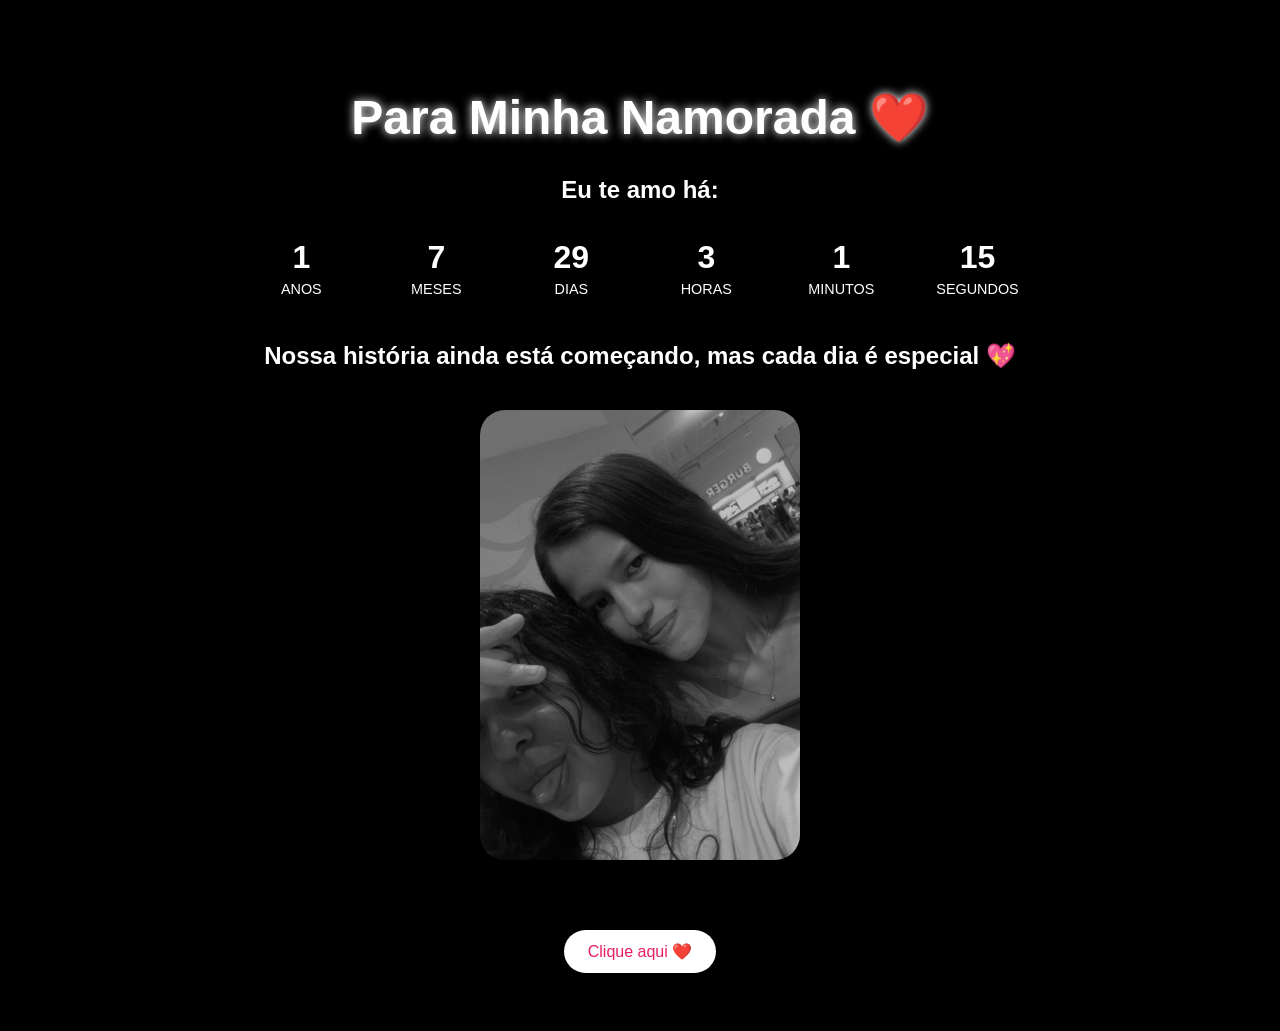
==== amor.html @ a5e84b06 "Estrutura pronta para GitHub Pages 💖" ====
<!DOCTYPE html>
<html lang="pt-BR">
<head>
<meta charset="UTF-8" />
<meta name="viewport" content="width=device-width, initial-scale=1" />
<title>Para Minha Namorada ❤️</title>

<style>
body {
  font-family: "Segoe UI", Tahoma, Geneva, Verdana, sans-serif;
  background: #000;
  color: white;
  text-align: center;
  padding: 50px 20px;
}

h1 {
  font-size: 3rem;
  margin-bottom: 20px;
  text-shadow: 0 0 10px #fff;
}

.tempo-amor { margin: 30px auto; }

.unidades {
  display: flex;
  gap: 15px;
  justify-content: center;
  flex-wrap: wrap;
}

.unidade {
  background: rgba(0,0,0,0.7);
  padding: 15px 20px;
  border-radius: 10px;
  min-width: 80px;
}

.unidade span {
  display: block;
  font-size: 2rem;
  font-weight: bold;
}

.unidade label {
  font-size: 0.9rem;
  text-transform: uppercase;
  margin-top: 5px;
  display: block;
}

p {
  font-size: 1.3rem;
  max-width: 600px;
  margin: 20px auto;
  line-height: 1.6;
}

button {
  margin-top: 30px;
  padding: 12px 24px;
  font-size: 1rem;
  background: #fff;
  color: #e91e63;
  border: none;
  border-radius: 25px;
  cursor: pointer;
}

button:hover { background: #ffe6ec; }

#surpresa {
  display: none;
  margin-top: 30px;
  font-size: 1.2rem;
  animation: fadeIn 1s ease forwards;
}

@keyframes fadeIn {
  from { opacity: 0; transform: translateY(10px); }
  to { opacity: 1; transform: translateY(0); }
}

.slideshow-container {
  width: 320px;
  height: 450px;
  margin: 40px auto;
  overflow: hidden;
  border-radius: 25px;
}

.slide {
  display: none;
  width: 100%;
  height: 100%;
}

.slide img {
  width: 100%;
  height: 100%;
  object-fit: cover;
}

.heart {
  position: fixed;
  top: -30px;
  width: 20px;
  height: 20px;
  background: #e91e63;
  transform: rotate(45deg);
  animation: fall linear infinite;
}

.heart::before,
.heart::after {
  content: "";
  position: absolute;
  width: 20px;
  height: 20px;
  background: #e91e63;
  border-radius: 50%;
}

.heart::before { top: -10px; left: 0; }
.heart::after { left: -10px; top: 0; }

@keyframes fall {
  to { transform: translateY(100vh) rotate(45deg); }
}
</style>
</head>

<body>

<h1>Para Minha Namorada ❤️</h1>

<div class="tempo-amor">
  <h2>Eu te amo há:</h2>
  <div class="unidades">

    <div class="unidade">
      <span id="anos">0</span>
      <label>Anos</label>
    </div>

    <div class="unidade">
      <span id="meses">0</span>
      <label>Meses</label>
    </div>

    <div class="unidade">
      <span id="dias">0</span>
      <label>Dias</label>
    </div>

    <div class="unidade">
      <span id="horas">0</span>
      <label>Horas</label>
    </div>

    <div class="unidade">
      <span id="minutos">0</span>
      <label>Minutos</label>
    </div>

    <div class="unidade">
      <span id="segundos">0</span>
      <label>Segundos</label>
    </div>

  </div>
</div>

<h2>Nossa história ainda está começando, mas cada dia é especial 💖</h2>

<audio id="musica" loop>
  <source src="assets/audio/Djavan-Um=Amor-Puro-(Áudio-Oficial).mp3" type="audio/mpeg">
</audio>

<div class="slideshow-container">
  <div class="slide"><img src="assets/images/foto.jpg"></div>
  <div class="slide"><img src="assets/images/foto2.jpg"></div>
  <div class="slide"><img src="assets/images/foto3.jpg"></div>
  <div class="slide"><img src="assets/images/foto_4.jpg.jpeg"></div>
  <div class="slide"><img src="assets/images/foto_8.jpg.jpeg"></div>
  <div class="slide"><img src="assets/images/foto_12.jpg.jpeg"></div>
</div>

<button onclick="mostrarSurpresa()">Clique aqui ❤️</button>

<div id="surpresa">
  Eu te amo mil milhões ❤️💖
</div>

<script>

function atualizarContador() {
  const inicio = new Date(2025, 3, 7, 0, 0, 0);
  const agora = new Date();

  if (agora < inicio) return;

  let anos = agora.getFullYear() - inicio.getFullYear();
  let meses = agora.getMonth() - inicio.getMonth();
  let dias = agora.getDate() - inicio.getDate();

  if (dias < 0) {
    meses--;
    const ultimoMes = new Date(agora.getFullYear(), agora.getMonth(), 0);
    dias += ultimoMes.getDate();
  }

  if (meses < 0) {
    anos--;
    meses += 12;
  }

  const diffMs = agora - inicio;
  const horas = Math.floor(diffMs / (1000 * 60 * 60)) % 24;
  const minutos = Math.floor(diffMs / (1000 * 60)) % 60;
  const segundos = Math.floor(diffMs / 1000) % 60;

  document.getElementById("anos").innerText = anos;
  document.getElementById("meses").innerText = meses;
  document.getElementById("dias").innerText = dias;
  document.getElementById("horas").innerText = horas;
  document.getElementById("minutos").innerText = minutos;
  document.getElementById("segundos").innerText = segundos;
}

function mostrarSurpresa() {
  document.getElementById("surpresa").style.display = "block";
  const audio = document.getElementById("musica");
  audio.play();
}

function createHeart() {
  const heart = document.createElement("div");
  heart.className = "heart";
  heart.style.left = Math.random() * 100 + "vw";
  heart.style.animationDuration = Math.random() * 3 + 2 + "s";
  document.body.appendChild(heart);
  setTimeout(() => heart.remove(), 5000);
}

setInterval(createHeart, 300);
setInterval(atualizarContador, 1000);
atualizarContador();

let slideIndex = 0;

function showSlides() {
  const slides = document.getElementsByClassName("slide");
  for (let i = 0; i < slides.length; i++) {
    slides[i].style.display = "none";
  }
  slideIndex++;
  if (slideIndex > slides.length) slideIndex = 1;
  slides[slideIndex - 1].style.display = "block";
  setTimeout(showSlides, 3000);
}

showSlides();

</script>

</body>
</html>
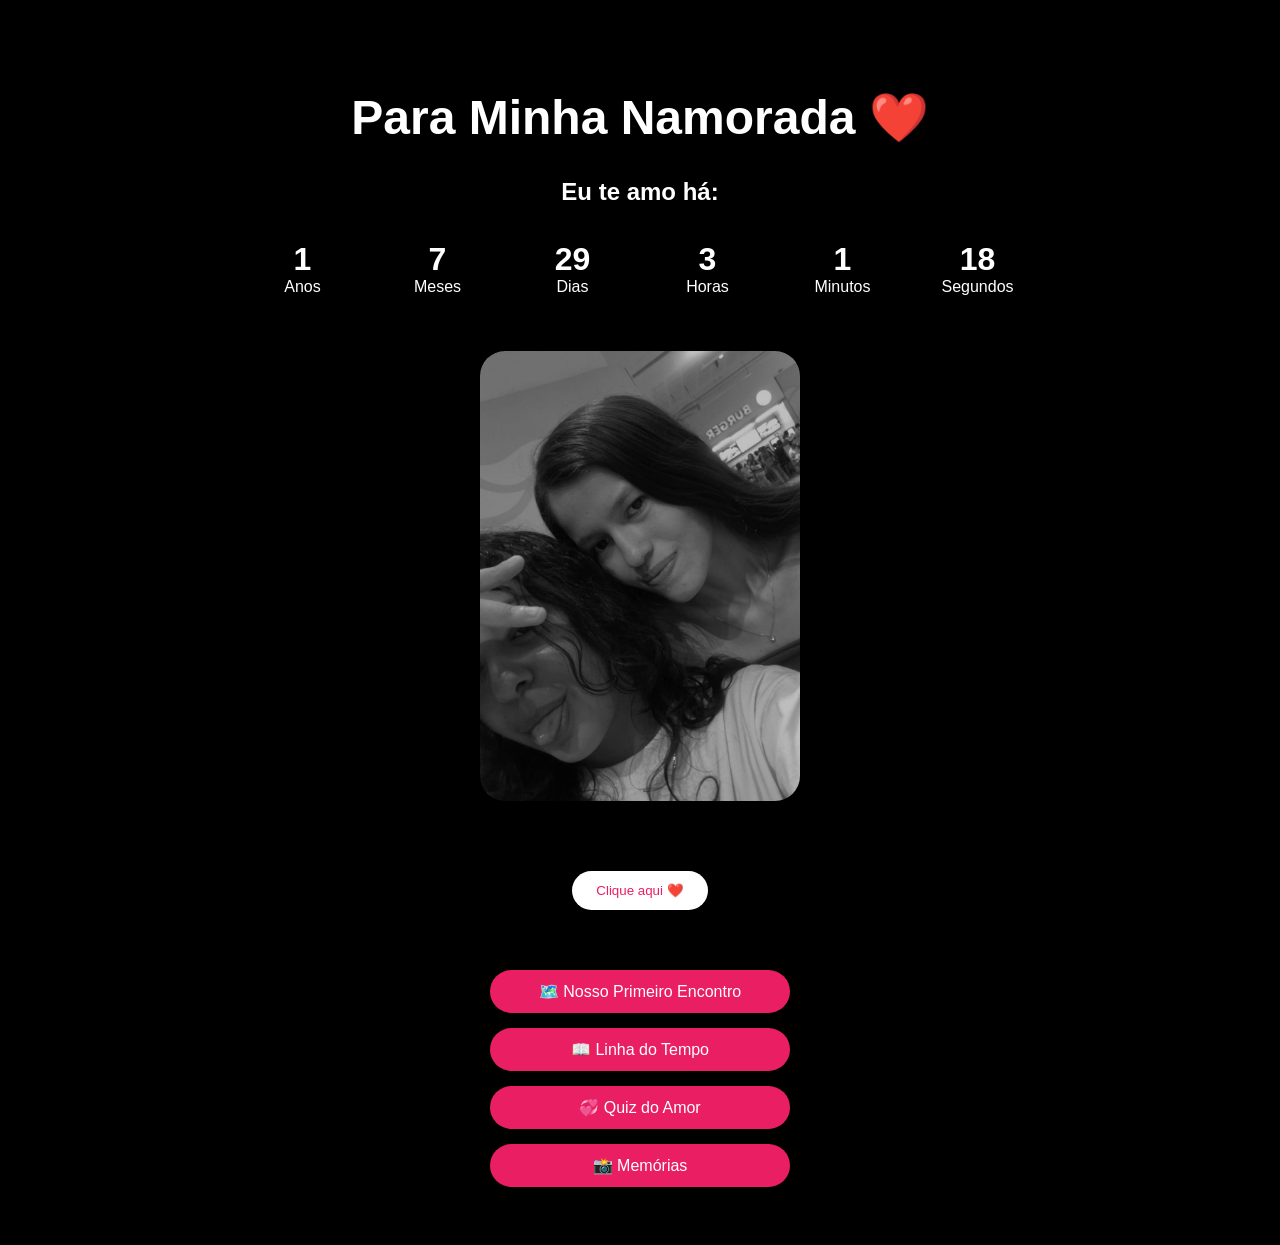
==== commit c5c21d21: "Adicionando menu de navegação" ====
--- a/amor.html
+++ b/amor.html
@@ -1,131 +1,80 @@
 <!DOCTYPE html>
 <html lang="pt-BR">
 <head>
-<meta charset="UTF-8" />
-<meta name="viewport" content="width=device-width, initial-scale=1" />
+<meta charset="UTF-8">
+<meta name="viewport" content="width=device-width, initial-scale=1">
 <title>Para Minha Namorada ❤️</title>
 
 <style>
 body {
   font-family: "Segoe UI", Tahoma, Geneva, Verdana, sans-serif;
-  background: #000;
-  color: white;
-  text-align: center;
-  padding: 50px 20px;
+  background:#000;
+  color:white;
+  text-align:center;
+  padding:50px 20px;
 }
 
-h1 {
-  font-size: 3rem;
-  margin-bottom: 20px;
-  text-shadow: 0 0 10px #fff;
-}
-
-.tempo-amor { margin: 30px auto; }
+h1 { font-size:3rem; }
 
 .unidades {
-  display: flex;
-  gap: 15px;
-  justify-content: center;
-  flex-wrap: wrap;
+  display:flex;
+  gap:15px;
+  justify-content:center;
+  flex-wrap:wrap;
 }
 
 .unidade {
-  background: rgba(0,0,0,0.7);
-  padding: 15px 20px;
-  border-radius: 10px;
-  min-width: 80px;
+  background:rgba(0,0,0,0.7);
+  padding:15px 20px;
+  border-radius:10px;
+  min-width:80px;
 }
 
 .unidade span {
-  display: block;
-  font-size: 2rem;
-  font-weight: bold;
-}
-
-.unidade label {
-  font-size: 0.9rem;
-  text-transform: uppercase;
-  margin-top: 5px;
-  display: block;
-}
-
-p {
-  font-size: 1.3rem;
-  max-width: 600px;
-  margin: 20px auto;
-  line-height: 1.6;
-}
-
-button {
-  margin-top: 30px;
-  padding: 12px 24px;
-  font-size: 1rem;
-  background: #fff;
-  color: #e91e63;
-  border: none;
-  border-radius: 25px;
-  cursor: pointer;
-}
-
-button:hover { background: #ffe6ec; }
-
-#surpresa {
-  display: none;
-  margin-top: 30px;
-  font-size: 1.2rem;
-  animation: fadeIn 1s ease forwards;
-}
-
-@keyframes fadeIn {
-  from { opacity: 0; transform: translateY(10px); }
-  to { opacity: 1; transform: translateY(0); }
+  font-size:2rem;
+  font-weight:bold;
+  display:block;
 }
 
 .slideshow-container {
-  width: 320px;
-  height: 450px;
-  margin: 40px auto;
-  overflow: hidden;
-  border-radius: 25px;
+  width:320px;
+  height:450px;
+  margin:40px auto;
+  overflow:hidden;
+  border-radius:25px;
 }
 
-.slide {
-  display: none;
-  width: 100%;
-  height: 100%;
+.slide { display:none; width:100%; height:100%; }
+.slide img { width:100%; height:100%; object-fit:cover; }
+
+button {
+  margin-top:30px;
+  padding:12px 24px;
+  background:white;
+  color:#e91e63;
+  border:none;
+  border-radius:25px;
+  cursor:pointer;
 }
 
-.slide img {
-  width: 100%;
-  height: 100%;
-  object-fit: cover;
+#surpresa { display:none; margin-top:30px; }
+
+.menu {
+  margin-top:60px;
+  display:flex;
+  flex-direction:column;
+  gap:15px;
+  max-width:300px;
+  margin-left:auto;
+  margin-right:auto;
 }
 
-.heart {
-  position: fixed;
-  top: -30px;
-  width: 20px;
-  height: 20px;
-  background: #e91e63;
-  transform: rotate(45deg);
-  animation: fall linear infinite;
-}
-
-.heart::before,
-.heart::after {
-  content: "";
-  position: absolute;
-  width: 20px;
-  height: 20px;
-  background: #e91e63;
-  border-radius: 50%;
-}
-
-.heart::before { top: -10px; left: 0; }
-.heart::after { left: -10px; top: 0; }
-
-@keyframes fall {
-  to { transform: translateY(100vh) rotate(45deg); }
+.menu a {
+  padding:12px;
+  background:#e91e63;
+  color:white;
+  border-radius:25px;
+  text-decoration:none;
 }
 </style>
 </head>
@@ -134,44 +83,16 @@
 
 <h1>Para Minha Namorada ❤️</h1>
 
-<div class="tempo-amor">
-  <h2>Eu te amo há:</h2>
-  <div class="unidades">
+<h2>Eu te amo há:</h2>
 
-    <div class="unidade">
-      <span id="anos">0</span>
-      <label>Anos</label>
-    </div>
-
-    <div class="unidade">
-      <span id="meses">0</span>
-      <label>Meses</label>
-    </div>
-
-    <div class="unidade">
-      <span id="dias">0</span>
-      <label>Dias</label>
-    </div>
-
-    <div class="unidade">
-      <span id="horas">0</span>
-      <label>Horas</label>
-    </div>
-
-    <div class="unidade">
-      <span id="minutos">0</span>
-      <label>Minutos</label>
-    </div>
-
-    <div class="unidade">
-      <span id="segundos">0</span>
-      <label>Segundos</label>
-    </div>
-
-  </div>
+<div class="unidades">
+  <div class="unidade"><span id="anos">0</span><label>Anos</label></div>
+  <div class="unidade"><span id="meses">0</span><label>Meses</label></div>
+  <div class="unidade"><span id="dias">0</span><label>Dias</label></div>
+  <div class="unidade"><span id="horas">0</span><label>Horas</label></div>
+  <div class="unidade"><span id="minutos">0</span><label>Minutos</label></div>
+  <div class="unidade"><span id="segundos">0</span><label>Segundos</label></div>
 </div>
-
-<h2>Nossa história ainda está começando, mas cada dia é especial 💖</h2>
 
 <audio id="musica" loop>
   <source src="assets/audio/Djavan-Um=Amor-Puro-(Áudio-Oficial).mp3" type="audio/mpeg">
@@ -181,9 +102,6 @@
   <div class="slide"><img src="assets/images/foto.jpg"></div>
   <div class="slide"><img src="assets/images/foto2.jpg"></div>
   <div class="slide"><img src="assets/images/foto3.jpg"></div>
-  <div class="slide"><img src="assets/images/foto_4.jpg.jpeg"></div>
-  <div class="slide"><img src="assets/images/foto_8.jpg.jpeg"></div>
-  <div class="slide"><img src="assets/images/foto_12.jpg.jpeg"></div>
 </div>
 
 <button onclick="mostrarSurpresa()">Clique aqui ❤️</button>
@@ -192,13 +110,17 @@
   Eu te amo mil milhões ❤️💖
 </div>
 
+<div class="menu">
+  <a href="pages/mapa.html">🗺️ Nosso Primeiro Encontro</a>
+  <a href="pages/timeline.html">📖 Linha do Tempo</a>
+  <a href="pages/quiz.html">💞 Quiz do Amor</a>
+  <a href="pages/memoria.html">📸 Memórias</a>
+</div>
+
 <script>
-
 function atualizarContador() {
-  const inicio = new Date(2025, 3, 7, 0, 0, 0);
+  const inicio = new Date(2025,3,7);
   const agora = new Date();
-
-  if (agora < inicio) return;
 
   let anos = agora.getFullYear() - inicio.getFullYear();
   let meses = agora.getMonth() - inicio.getMonth();
@@ -215,10 +137,10 @@
     meses += 12;
   }
 
-  const diffMs = agora - inicio;
-  const horas = Math.floor(diffMs / (1000 * 60 * 60)) % 24;
-  const minutos = Math.floor(diffMs / (1000 * 60)) % 60;
-  const segundos = Math.floor(diffMs / 1000) % 60;
+  const diff = agora - inicio;
+  const horas = Math.floor(diff / (1000*60*60)) % 24;
+  const minutos = Math.floor(diff / (1000*60)) % 60;
+  const segundos = Math.floor(diff / 1000) % 60;
 
   document.getElementById("anos").innerText = anos;
   document.getElementById("meses").innerText = meses;
@@ -229,39 +151,23 @@
 }
 
 function mostrarSurpresa() {
-  document.getElementById("surpresa").style.display = "block";
-  const audio = document.getElementById("musica");
-  audio.play();
+  document.getElementById("surpresa").style.display="block";
+  document.getElementById("musica").play();
 }
 
-function createHeart() {
-  const heart = document.createElement("div");
-  heart.className = "heart";
-  heart.style.left = Math.random() * 100 + "vw";
-  heart.style.animationDuration = Math.random() * 3 + 2 + "s";
-  document.body.appendChild(heart);
-  setTimeout(() => heart.remove(), 5000);
-}
-
-setInterval(createHeart, 300);
-setInterval(atualizarContador, 1000);
+setInterval(atualizarContador,1000);
 atualizarContador();
 
-let slideIndex = 0;
-
-function showSlides() {
-  const slides = document.getElementsByClassName("slide");
-  for (let i = 0; i < slides.length; i++) {
-    slides[i].style.display = "none";
-  }
+let slideIndex=0;
+function showSlides(){
+  const slides=document.getElementsByClassName("slide");
+  for(let i=0;i<slides.length;i++){slides[i].style.display="none";}
   slideIndex++;
-  if (slideIndex > slides.length) slideIndex = 1;
-  slides[slideIndex - 1].style.display = "block";
-  setTimeout(showSlides, 3000);
+  if(slideIndex>slides.length) slideIndex=1;
+  slides[slideIndex-1].style.display="block";
+  setTimeout(showSlides,3000);
 }
-
 showSlides();
-
 </script>
 
 </body>
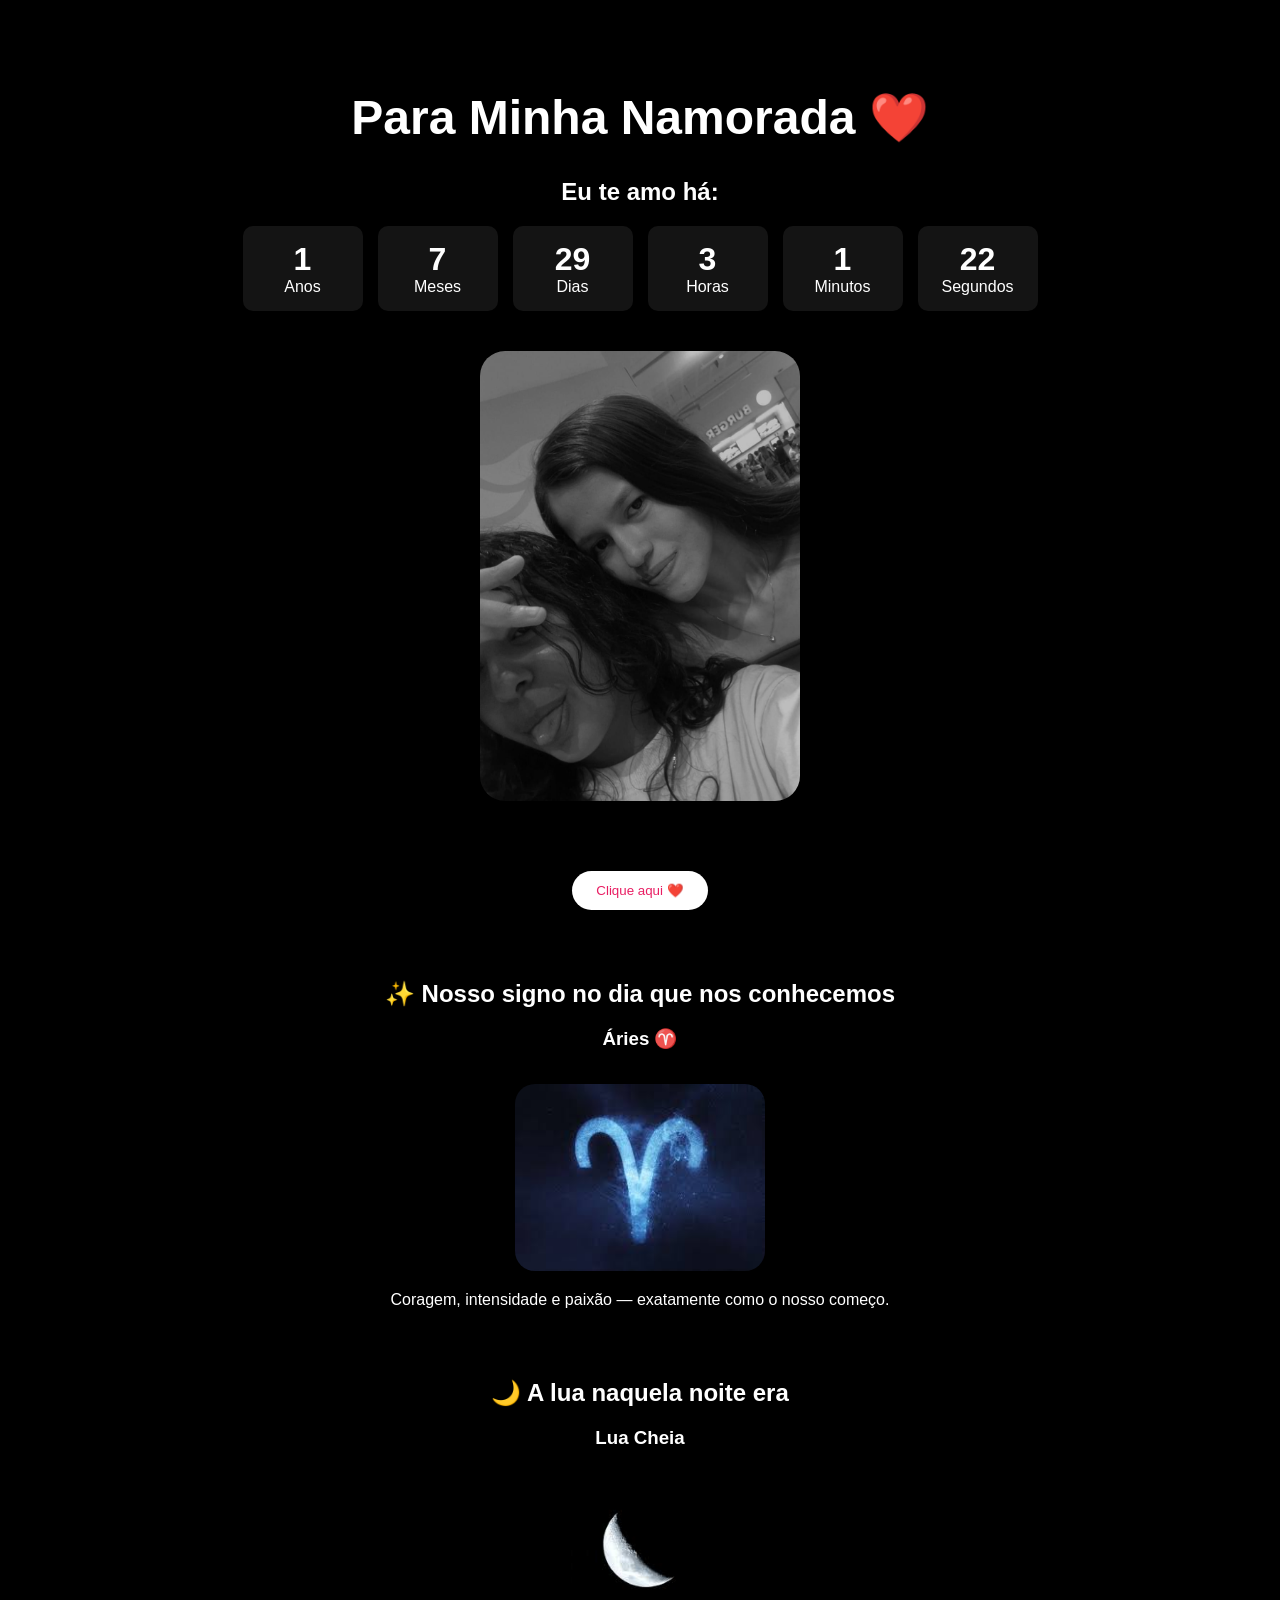
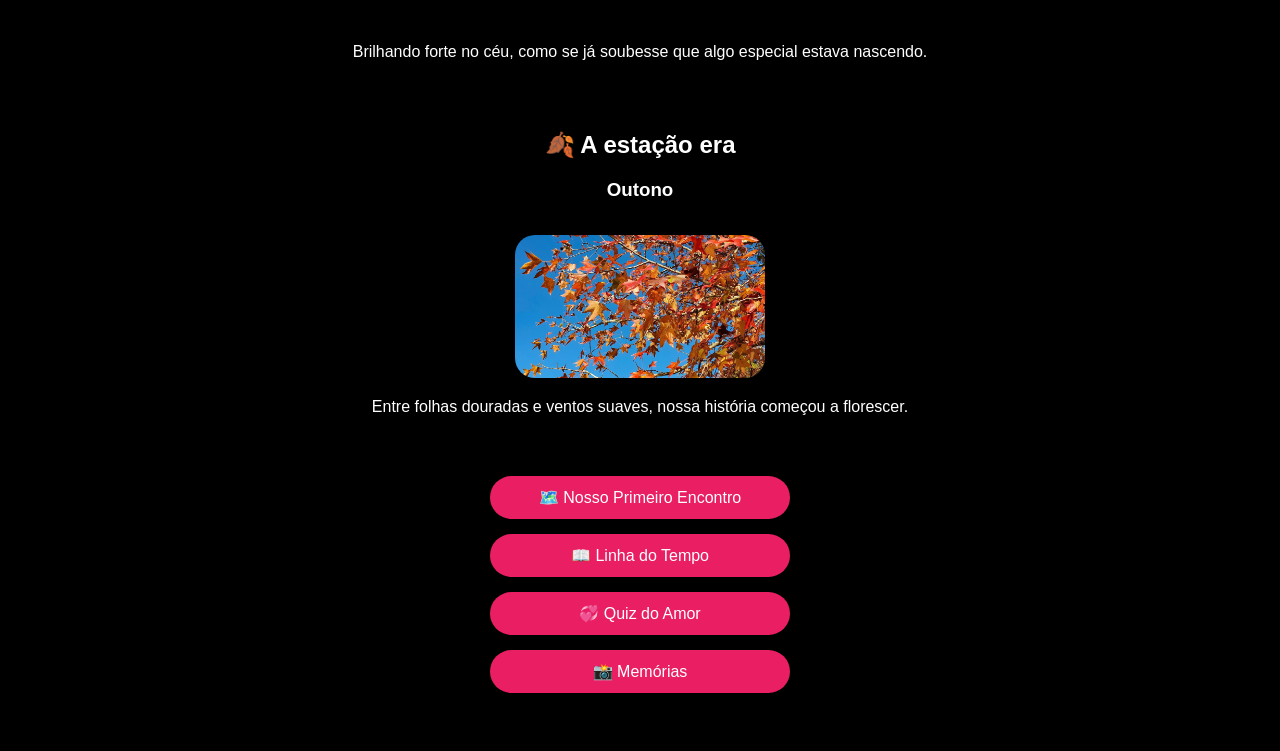
==== commit 123c6b7a: "Atualização" ====
--- a/amor.html
+++ b/amor.html
@@ -24,7 +24,7 @@
 }
 
 .unidade {
-  background:rgba(0,0,0,0.7);
+  background:rgba(255,255,255,0.08);
   padding:15px 20px;
   border-radius:10px;
   min-width:80px;
@@ -76,6 +76,17 @@
   border-radius:25px;
   text-decoration:none;
 }
+
+/* Seção especial */
+.section {
+  margin-top:70px;
+}
+
+.section img {
+  width:250px;
+  margin-top:15px;
+  border-radius:20px;
+}
 </style>
 </head>
 
@@ -107,7 +118,31 @@
 <button onclick="mostrarSurpresa()">Clique aqui ❤️</button>
 
 <div id="surpresa">
-  Eu te amo mil milhões ❤️💖
+  Meu amor, Você tem ideia do quanto mudou minha vida desde que chegou? É como se tudo tivesse feito sentido de repente. Seu riso virou meu som favorito, seu abraço, meu lugar preferido. Seu jeitinho de falar comigo, de cuidar de mim, de me olhar... virou tudo o que eu preciso pra estar bem. Tem dias que eu paro e penso: “Caramba... será mesmo que tudo isso é real?" Porque meu amor, isso é tão novo pra mim, nunca ninguém me amou da forma que você me ama, que você cuida de mim. O que eu sinto por você amor, é um amor tão sincero, tão intenso e verdadeiro, nunca amor, vou fazer você ficar com dúvidas do que sinto por você. Não existe palavras suficientes para descrever o quanto eu amo você, por isso que tudo se resume na frase: EU TE AMO. Agora a minha vida tem uma nova história, um novo capítulo que é ao seu lado e meu amor, pode ter certeza que a nossa história tem começo, meio e nunca terá um fim. A cada dia que passa, eu vou te amando cada vez mais e é com você, ao seu lado que eu quero passar o resto da minha vida<br /> Eu te amo meu amor ❤️ Eu te amo mil milhões ❤️ 💖
+</div>
+
+<!-- SIGNO -->
+<div class="section">
+  <h2>✨ Nosso signo no dia que nos conhecemos</h2>
+  <h3>Áries ♈</h3>
+  <img src="aries.jpg" alt="Signo Áries">
+  <p>Coragem, intensidade e paixão — exatamente como o nosso começo.</p>
+</div>
+
+<!-- LUA -->
+<div class="section">
+  <h2>🌙 A lua naquela noite era</h2>
+  <h3>Lua Cheia</h3>
+  <img src="lua.jpg" alt="Lua Cheia">
+  <p>Brilhando forte no céu, como se já soubesse que algo especial estava nascendo.</p>
+</div>
+
+<!-- ESTAÇÃO -->
+<div class="section">
+  <h2>🍂 A estação era</h2>
+  <h3>Outono</h3>
+  <img src="outono2003-scaled.jpg" alt="Outono">
+  <p>Entre folhas douradas e ventos suaves, nossa história começou a florescer.</p>
 </div>
 
 <div class="menu">
